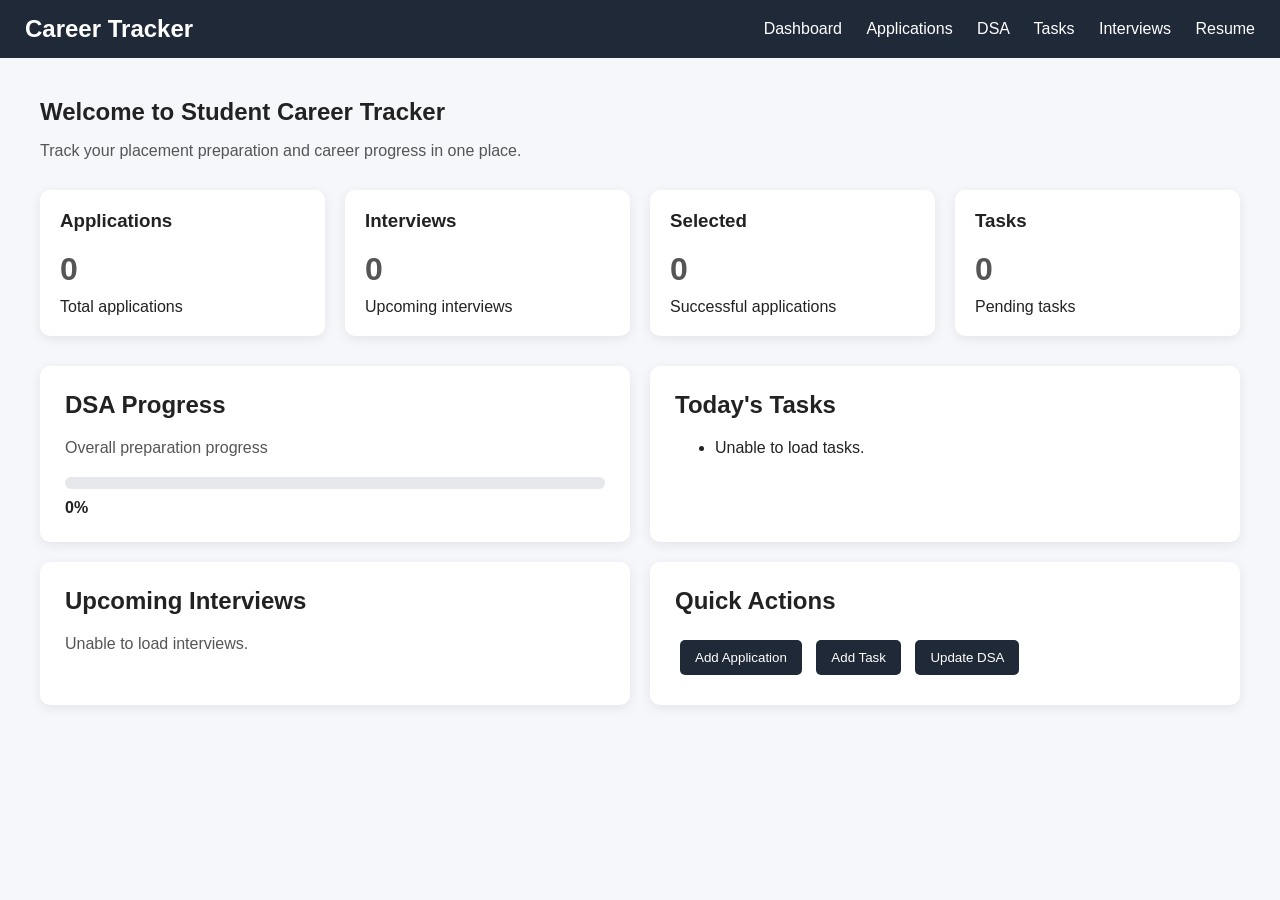
==== frontend/index.html @ 94ce3e31 "Complete frontend and backend features" ====
<!DOCTYPE html>
<html lang="en">
<head>
    <meta charset="UTF-8">
    <meta name="viewport" content="width=device-width, initial-scale=1.0">
    <title>Dashboard - Student Career Tracker</title>
    <link rel="stylesheet" href="style.css">
</head>

<body>

    <!-- Navigation -->
    <nav>
        <h2>Career Tracker</h2>

        <div>
            <a href="index.html">Dashboard</a>
            <a href="#">Applications</a>
            <a href="#">DSA</a>
            <a href="#">Tasks</a>
            <a href="#">Interviews</a>
            <a href="#">Resume</a>
        </div>
    </nav>


    <!-- Dashboard -->
    <main class="dashboard">

        <section class="welcome">
            <h1>Welcome to Student Career Tracker</h1>
            <p>Track your placement preparation and career progress in one place.</p>
        </section>


        <!-- Statistics -->
        <section class="stats">

            <div class="stat-card">
                <h3>Applications</h3>
                <p class="stat-number" id="applicationCount">0</p>
                <span>Total applications</span>
            </div>

            <div class="stat-card">
                <h3>Interviews</h3>
                <p class="stat-number" id="interviewCount">0</p>
                <span>Upcoming interviews</span>
            </div>

            <div class="stat-card">
                <h3>Selected</h3>
               <p class="stat-number" id="selectedCount">0</p>
                <span>Successful applications</span>
            </div>

            <div class="stat-card">
                <h3>Tasks</h3>
                <p class="stat-number" id="taskCount">0</p>
                <span>Pending tasks</span>
            </div>

        </section>


        <!-- Dashboard Sections -->
        <section class="dashboard-grid">

            <div class="dashboard-card">
                <h2>DSA Progress</h2>
                <p>Overall preparation progress</p>

                <div class="progress-bar">
                    <div class="progress" id="dsaProgressBar"></div>
                </div>

                <strong id="dsaProgressText">0%</strong>
            </div>


           <div class="dashboard-card">
    <h2>Today's Tasks</h2>

    <ul id="todayTasks">
        <li>Loading tasks...</li>
    </ul>
</div>


            <div class="dashboard-card">
                <h2>Upcoming Interviews</h2>

                <p id="upcomingInterview">Loading interviews...</p>
            </div>


            <div class="dashboard-card">
                <h2>Quick Actions</h2>

                <button onclick="window.location.href='applications.html'">
    Add Application
</button>
                <button>Add Task</button>
                <button>Update DSA</button>
            </div>

        </section>

    </main>
<script src="script.js"></script>
</body>
</html>
---- frontend/style.css ----
body {
    font-family: Arial, sans-serif;
    margin: 0;
    padding: 40px;
    background-color: #f5f7fa;
    color: #222;
}

h1 {
    margin-bottom: 10px;
}

p {
    color: #555;
}
nav {
    display: flex;
    justify-content: space-between;
    align-items: center;
    background-color: #1f2937;
    padding: 15px 25px;
    margin: -40px -40px 40px -40px;
}

nav h2 {
    color: white;
    margin: 0;
}

nav a {
    color: white;
    text-decoration: none;
    margin-left: 20px;
}

nav a:hover {
    text-decoration: underline;
}
.login-container {
    width: 350px;
    margin: 80px auto;
    background-color: white;
    padding: 30px;
    border-radius: 10px;
    box-shadow: 0 4px 15px rgba(0, 0, 0, 0.1);
}

.login-container h1 {
    text-align: center;
    font-size: 24px;
}

.login-container h2 {
    text-align: center;
    margin-bottom: 25px;
}

.login-container label {
    display: block;
    margin-top: 15px;
    margin-bottom: 5px;
}

.login-container input {
    width: 100%;
    padding: 10px;
    box-sizing: border-box;
    border: 1px solid #ccc;
    border-radius: 5px;
}

.login-container button {
    width: 100%;
    padding: 10px;
    margin-top: 20px;
    border: none;
    border-radius: 5px;
    background-color: #1f2937;
    color: white;
    cursor: pointer;
}

.login-container button:hover {
    background-color: #374151;
}

.login-container p {
    text-align: center;
    margin-top: 20px;
}
.login-container input {
    margin-bottom: 5px;
}

.login-container a {
    color: #1f2937;
    text-decoration: none;
    font-weight: bold;
}

.login-container a:hover {
    text-decoration: underline;
}
/* =========================
   DASHBOARD
   ========================= */

.dashboard {
    max-width: 1200px;
    margin: 0 auto;
}

.welcome {
    margin-bottom: 30px;
}

.welcome h1 {
    margin-bottom: 8px;
}

.stats {
    display: grid;
    grid-template-columns: repeat(4, 1fr);
    gap: 20px;
    margin-bottom: 30px;
}

.stat-card {
    background-color: white;
    padding: 20px;
    border-radius: 10px;
    box-shadow: 0 3px 12px rgba(0, 0, 0, 0.08);
}

.stat-card h3 {
    margin-top: 0;
}

.stat-number {
    font-size: 32px;
    font-weight: bold;
    margin: 10px 0;
}

.dashboard-grid {
    display: grid;
    grid-template-columns: repeat(2, 1fr);
    gap: 20px;
}

.dashboard-card {
    background-color: white;
    padding: 25px;
    border-radius: 10px;
    box-shadow: 0 3px 12px rgba(0, 0, 0, 0.08);
}

.dashboard-card h2 {
    margin-top: 0;
}

.dashboard-card li {
    margin-bottom: 10px;
}

.progress-bar {
    width: 100%;
    height: 12px;
    background-color: #e5e7eb;
    border-radius: 10px;
    margin: 20px 0 10px;
}

.progress {
    width: 0%;
    height: 100%;
    border-radius: 10px;
    background-color: #1f2937;
}

.dashboard-card button {
    padding: 10px 15px;
    margin: 5px;
    border: none;
    border-radius: 5px;
    background-color: #1f2937;
    color: white;
    cursor: pointer;
}

.dashboard-card button:hover {
    background-color: #374151;
}
@media (max-width: 900px) {

    .stats {
        grid-template-columns: repeat(2, 1fr);
    }

    .dashboard-grid {
        grid-template-columns: 1fr;
    }

    nav {
        flex-direction: column;
        gap: 15px;
    }

}

@media (max-width: 600px) {

    .stats {
        grid-template-columns: 1fr;
    }

    nav a {
        display: block;
        margin: 8px 0;
    }

}
/* =========================
   APPLICATIONS
   ========================= */

#applicationForm {
    display: grid;
    gap: 10px;
}

#applicationForm input,
#applicationForm select {
    padding: 10px;
    border: 1px solid #ccc;
    border-radius: 5px;
    font-size: 14px;
}

#applicationForm button {
    width: fit-content;
    padding: 10px 18px;
    border: none;
    border-radius: 5px;
    background-color: #1f2937;
    color: white;
    cursor: pointer;
}

#applicationForm button:hover {
    background-color: #374151;
}

.application-item {
    border: 1px solid #e5e7eb;
    padding: 15px;
    margin-top: 15px;
    border-radius: 8px;
    background-color: #f9fafb;
}

.application-item h3 {
    margin-top: 0;
}

.application-item p {
    margin: 6px 0;
}

/* DSA Tracker Styling */

.form-container,
.dsa-section {
    background: white;
    padding: 25px;
    margin: 20px 0;
    border-radius: 10px;
    box-shadow: 0 3px 12px rgba(0, 0, 0, 0.08);
}

#dsaForm {
    display: flex;
    flex-direction: column;
    gap: 10px;
}

#dsaForm input,
#dsaForm select {
    width: 100%;
    padding: 10px;
    border: 1px solid #ccc;
    border-radius: 5px;
    box-sizing: border-box;
}

#dsaForm button {
    width: fit-content;
    padding: 10px 20px;
    margin-top: 10px;
    background: #1e293b;
    color: white;
    border: none;
    border-radius: 5px;
    cursor: pointer;
}

#dsaForm button:hover {
    background: #334155;
}

#dsaList {
    display: grid;
    grid-template-columns: repeat(auto-fit, minmax(250px, 1fr));
    gap: 20px;
}

#dsaList .application-item {
    padding: 20px;
    border: 1px solid #e2e8f0;
    border-radius: 8px;
    background: #f8fafc;
}

#dsaList progress {
    height: 12px;
    accent-color: #16a34a;
}

/* ===== Task Tracker Styling ===== */

.task-container {
    max-width: 1100px;
    margin: 40px auto;
    padding: 25px;
}

.task-container h1 {
    text-align: center;
    color: #1e293b;
    margin-bottom: 25px;
    font-size: 32px;
}

#taskForm {
    max-width: 650px;
    margin: 0 auto 35px;
    padding: 25px;
    background: #ffffff;
    border-radius: 14px;
    box-shadow: 0 4px 18px rgba(0, 0, 0, 0.08);
}

#taskForm label {
    display: block;
    margin: 15px 0 7px;
    color: #334155;
    font-weight: 600;
}

#taskForm input,
#taskForm textarea,
#taskForm select {
    width: 100%;
    padding: 12px;
    border: 1px solid #cbd5e1;
    border-radius: 8px;
    font-size: 15px;
    box-sizing: border-box;
    outline: none;
}

#taskForm input:focus,
#taskForm textarea:focus,
#taskForm select:focus {
    border-color: #2563eb;
    box-shadow: 0 0 0 3px rgba(37, 99, 235, 0.12);
}

#taskForm textarea {
    min-height: 90px;
    resize: vertical;
}

#taskSubmitButton {
    width: 100%;
    margin-top: 20px;
    padding: 12px;
    border: none;
    border-radius: 8px;
    background: #2563eb;
    color: white;
    font-size: 16px;
    font-weight: 600;
    cursor: pointer;
    transition: background 0.2s;
}

#taskSubmitButton:hover {
    background: #1d4ed8;
}

#taskList {
    display: grid;
    grid-template-columns: repeat(auto-fit, minmax(260px, 1fr));
    gap: 20px;
}

#taskList .application-item {
    background: #ffffff;
    padding: 22px;
    border-radius: 12px;
    border: 1px solid #e2e8f0;
    box-shadow: 0 3px 12px rgba(0, 0, 0, 0.06);
    transition: transform 0.2s, box-shadow 0.2s;
}

#taskList .application-item:hover {
    transform: translateY(-4px);
    box-shadow: 0 8px 20px rgba(0, 0, 0, 0.10);
}

#taskList .application-item h3 {
    color: #1e293b;
    font-size: 20px;
    margin: 0 0 12px;
    overflow-wrap: anywhere;
}

#taskList .application-item p {
    color: #64748b;
    line-height: 1.6;
    overflow-wrap: anywhere;
}

#taskList .application-item p:nth-of-type(2) {
    font-weight: 600;
}

#taskList .application-item button {
    padding: 9px 18px;
    margin: 10px 8px 0 0;
    border: none;
    border-radius: 7px;
    color: white;
    font-weight: 600;
    cursor: pointer;
}

#taskList .application-item button:first-of-type {
    background: #2563eb;
}

#taskList .application-item button:first-of-type:hover {
    background: #1d4ed8;
}

#taskList .application-item button:last-of-type {
    background: #dc2626;
}

#taskList .application-item button:last-of-type:hover {
    background: #b91c1c;
}

#taskMessage {
    text-align: center;
    color: #15803d;
    margin-top: 15px;
}

/* Mobile responsive layout */
@media (max-width: 600px) {
    .task-container {
        margin: 20px auto;
        padding: 12px;
    }

    .task-container h1 {
        font-size: 26px;
    }

    #taskForm {
        padding: 18px;
    }

    #taskList {
        grid-template-columns: 1fr;
    }
}

/* Task Tracker Form */
.task-container {
    max-width: 1100px;
    margin: 40px auto;
    padding: 25px;
}

.task-container h1 {
    text-align: center;
    color: #1e293b;
    font-size: 32px;
}

.task-container > p {
    text-align: center;
    color: #64748b;
    margin-bottom: 30px;
}

#taskForm {
    max-width: 650px;
    margin: auto;
    padding: 25px;
    background: white;
    border-radius: 12px;
    box-shadow: 0 4px 15px rgba(0, 0, 0, 0.08);
}

#taskForm label {
    display: block;
    margin: 15px 0 7px;
    font-weight: 600;
    color: #334155;
}

#taskForm input,
#taskForm textarea,
#taskForm select {
    width: 100%;
    padding: 12px;
    border: 1px solid #cbd5e1;
    border-radius: 7px;
    box-sizing: border-box;
    font-size: 15px;
}

#taskForm textarea {
    min-height: 90px;
    resize: vertical;
}

#taskForm input:focus,
#taskForm textarea:focus,
#taskForm select:focus {
    outline: none;
    border-color: #2563eb;
}

#taskSubmitButton {
    width: 100%;
    margin-top: 20px;
    padding: 12px;
    border: none;
    border-radius: 7px;
    background: #2563eb;
    color: white;
    font-size: 16px;
    font-weight: bold;
    cursor: pointer;
}

#taskSubmitButton:hover {
    background: #1d4ed8;
}

/* Task Cards */
#taskList {
    display: grid;
    grid-template-columns: repeat(auto-fit, minmax(260px, 1fr));
    gap: 20px;
    margin-top: 20px;
}

#taskList .application-item {
    background: white;
    padding: 22px;
    border-radius: 12px;
    border: 1px solid #e2e8f0;
    box-shadow: 0 4px 12px rgba(0, 0, 0, 0.06);
    transition: transform 0.2s, box-shadow 0.2s;
}

#taskList .application-item:hover {
    transform: translateY(-4px);
    box-shadow: 0 8px 18px rgba(0, 0, 0, 0.1);
}

#taskList .application-item h3 {
    color: #1e293b;
    font-size: 20px;
    margin-top: 0;
}

#taskList .application-item p {
    color: #64748b;
    line-height: 1.6;
    overflow-wrap: anywhere;
}

/* Task Edit and Delete Buttons */
#taskList .application-item button {
    padding: 9px 18px;
    margin: 10px 8px 0 0;
    border: none;
    border-radius: 7px;
    color: white;
    font-weight: 600;
    cursor: pointer;
    transition: background 0.2s;
}

/* Edit Button */
#taskList .application-item button:first-of-type {
    background: #2563eb;
}

#taskList .application-item button:first-of-type:hover {
    background: #1d4ed8;
}

/* Delete Button */
#taskList .application-item button:last-of-type {
    background: #dc2626;
}

#taskList .application-item button:last-of-type:hover {
    background: #b91c1c;
}

/* Responsive Task Tracker */
@media (max-width: 600px) {
    .task-container {
        margin: 20px auto;
        padding: 12px;
    }

    .task-container h1 {
        font-size: 26px;
    }

    #taskForm {
        padding: 18px;
    }

    #taskList {
        grid-template-columns: 1fr;
    }

    #taskList .application-item button {
        padding: 9px 14px;
    }
}

/* Interview Tracker */
.interview-section {
    margin-top: 40px;
}

.interview-section h2 {
    color: #1e293b;
    margin-bottom: 20px;
}

#interviewForm {
    max-width: 650px;
    margin: auto;
    padding: 25px;
    background: white;
    border-radius: 12px;
    box-shadow: 0 4px 15px rgba(0, 0, 0, 0.08);
}

#interviewForm label {
    display: block;
    margin: 15px 0 7px;
    font-weight: 600;
    color: #334155;
}

#interviewForm input,
#interviewForm textarea,
#interviewForm select {
    width: 100%;
    padding: 12px;
    border: 1px solid #cbd5e1;
    border-radius: 7px;
    box-sizing: border-box;
    font-size: 15px;
}

#interviewForm textarea {
    min-height: 90px;
    resize: vertical;
}

#interviewForm input:focus,
#interviewForm textarea:focus,
#interviewForm select:focus {
    outline: none;
    border-color: #2563eb;
}

#interviewSubmitButton {
    width: 100%;
    margin-top: 20px;
    padding: 12px;
    border: none;
    border-radius: 7px;
    background: #2563eb;
    color: white;
    font-size: 16px;
    font-weight: bold;
    cursor: pointer;
}

#interviewSubmitButton:hover {
    background: #1d4ed8;
}

#interviewList {
    display: grid;
    grid-template-columns: repeat(auto-fit, minmax(260px, 1fr));
    gap: 20px;
}

#interviewList .application-item {
    background: white;
    padding: 22px;
    border-radius: 12px;
    border: 1px solid #e2e8f0;
    box-shadow: 0 4px 12px rgba(0, 0, 0, 0.06);
}

#interviewList .application-item h3 {
    color: #1e293b;
    font-size: 20px;
}

#interviewList .application-item p {
    color: #64748b;
    line-height: 1.6;
    overflow-wrap: anywhere;
}

@media (max-width: 600px) {
    #interviewForm {
        padding: 18px;
    }

    #interviewList {
        grid-template-columns: 1fr;
    }
}
/* Interview Edit and Delete Buttons */
#interviewList button {
    padding: 8px 16px;
    margin: 10px 8px 5px 0;
    border: none;
    border-radius: 5px;
    cursor: pointer;
    color: white;
    font-size: 14px;
}

#interviewList button:first-of-type {
    background-color: #007bff;
}

#interviewList button:last-of-type {
    background-color: #dc3545;
}

#interviewList button:hover {
    opacity: 0.8;
}
/* Resume Tracker */
.resume-container {
    max-width: 800px;
    margin: 30px auto;
}

#resumeForm {
    display: flex;
    flex-direction: column;
    gap: 10px;
}

#resumeForm input,
#resumeForm textarea {
    padding: 10px;
    border: 1px solid #ccc;
    border-radius: 5px;
    font-size: 15px;
}

#resumeForm textarea {
    min-height: 80px;
    resize: vertical;
}

#resumeForm button {
    padding: 12px;
    background-color: #007bff;
    color: white;
    border: none;
    border-radius: 5px;
    cursor: pointer;
}

#resumeForm button:hover {
    background-color: #0056b3;
}
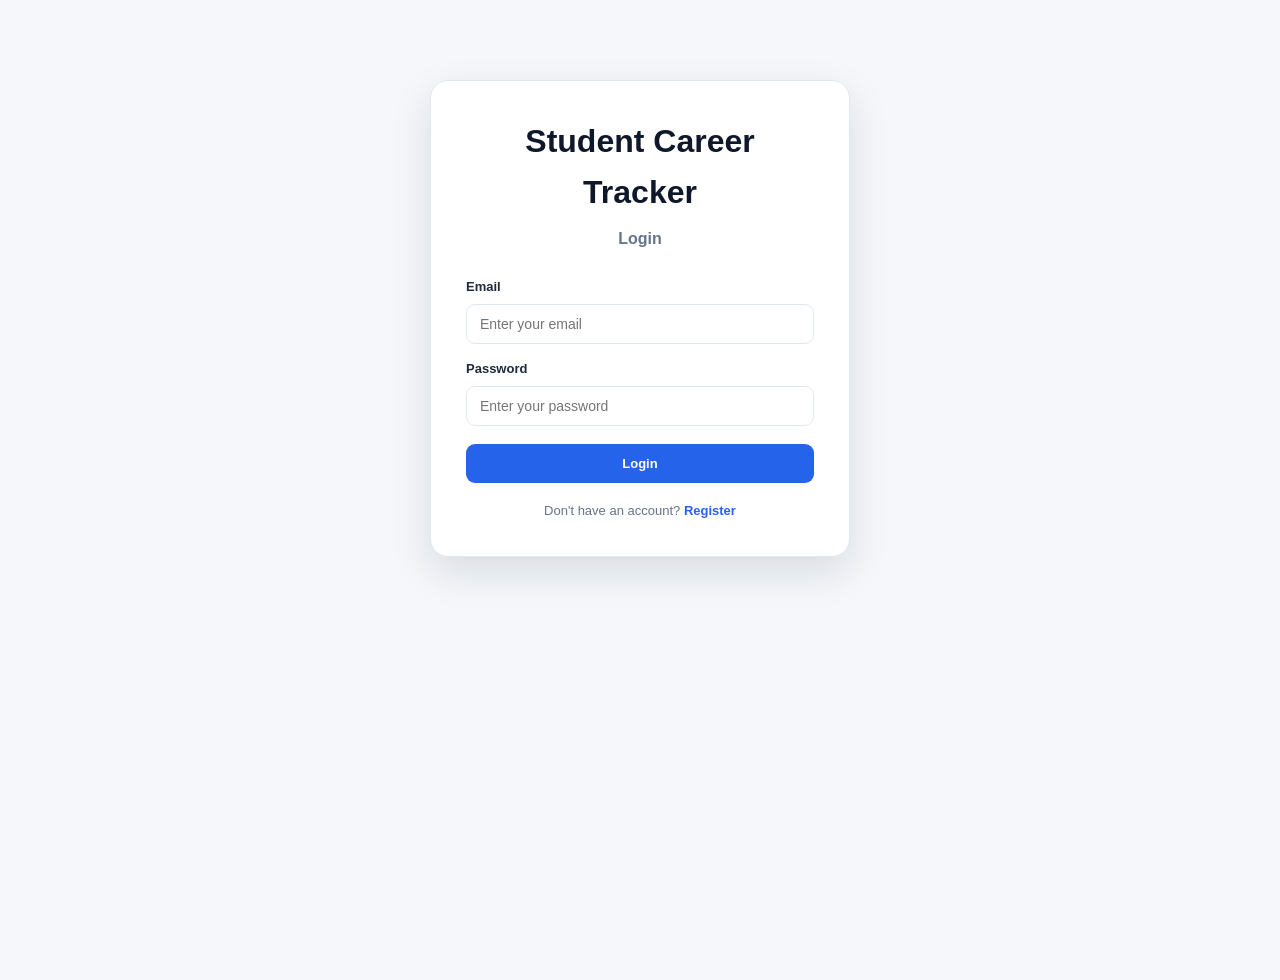
==== commit 0f8a7aed: "Improve complete website UI and UX" ====
--- a/frontend/index.html
+++ b/frontend/index.html
@@ -1,112 +1,12 @@
+
 <!DOCTYPE html>
 <html lang="en">
 <head>
     <meta charset="UTF-8">
-    <meta name="viewport" content="width=device-width, initial-scale=1.0">
-    <title>Dashboard - Student Career Tracker</title>
-    <link rel="stylesheet" href="style.css">
+    <meta http-equiv="refresh" content="0; url=login.html">
+    <title>Student Career Tracker</title>
 </head>
-
 <body>
-
-    <!-- Navigation -->
-    <nav>
-        <h2>Career Tracker</h2>
-
-        <div>
-            <a href="index.html">Dashboard</a>
-            <a href="#">Applications</a>
-            <a href="#">DSA</a>
-            <a href="#">Tasks</a>
-            <a href="#">Interviews</a>
-            <a href="#">Resume</a>
-        </div>
-    </nav>
-
-
-    <!-- Dashboard -->
-    <main class="dashboard">
-
-        <section class="welcome">
-            <h1>Welcome to Student Career Tracker</h1>
-            <p>Track your placement preparation and career progress in one place.</p>
-        </section>
-
-
-        <!-- Statistics -->
-        <section class="stats">
-
-            <div class="stat-card">
-                <h3>Applications</h3>
-                <p class="stat-number" id="applicationCount">0</p>
-                <span>Total applications</span>
-            </div>
-
-            <div class="stat-card">
-                <h3>Interviews</h3>
-                <p class="stat-number" id="interviewCount">0</p>
-                <span>Upcoming interviews</span>
-            </div>
-
-            <div class="stat-card">
-                <h3>Selected</h3>
-               <p class="stat-number" id="selectedCount">0</p>
-                <span>Successful applications</span>
-            </div>
-
-            <div class="stat-card">
-                <h3>Tasks</h3>
-                <p class="stat-number" id="taskCount">0</p>
-                <span>Pending tasks</span>
-            </div>
-
-        </section>
-
-
-        <!-- Dashboard Sections -->
-        <section class="dashboard-grid">
-
-            <div class="dashboard-card">
-                <h2>DSA Progress</h2>
-                <p>Overall preparation progress</p>
-
-                <div class="progress-bar">
-                    <div class="progress" id="dsaProgressBar"></div>
-                </div>
-
-                <strong id="dsaProgressText">0%</strong>
-            </div>
-
-
-           <div class="dashboard-card">
-    <h2>Today's Tasks</h2>
-
-    <ul id="todayTasks">
-        <li>Loading tasks...</li>
-    </ul>
-</div>
-
-
-            <div class="dashboard-card">
-                <h2>Upcoming Interviews</h2>
-
-                <p id="upcomingInterview">Loading interviews...</p>
-            </div>
-
-
-            <div class="dashboard-card">
-                <h2>Quick Actions</h2>
-
-                <button onclick="window.location.href='applications.html'">
-    Add Application
-</button>
-                <button>Add Task</button>
-                <button>Update DSA</button>
-            </div>
-
-        </section>
-
-    </main>
-<script src="script.js"></script>
+    <p>Redirecting to Login...</p>
 </body>
-</html>+</html> 
